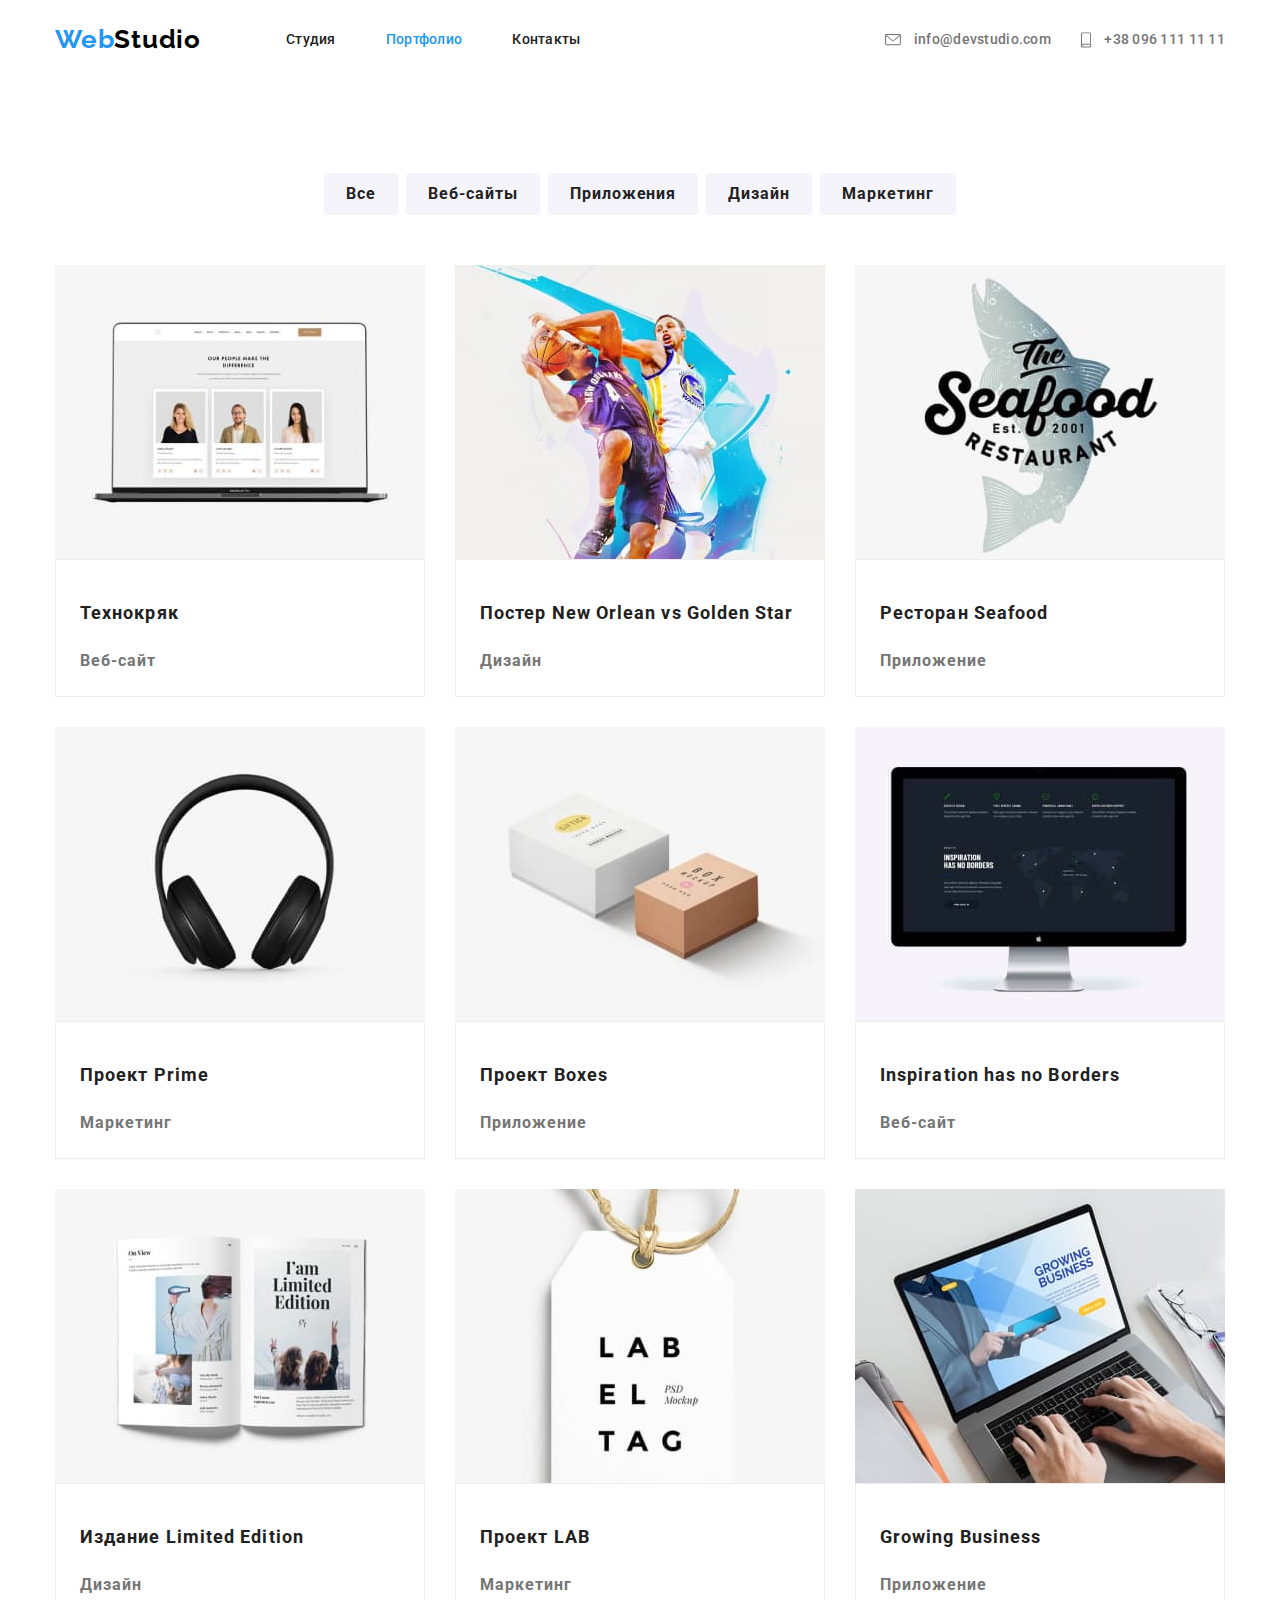
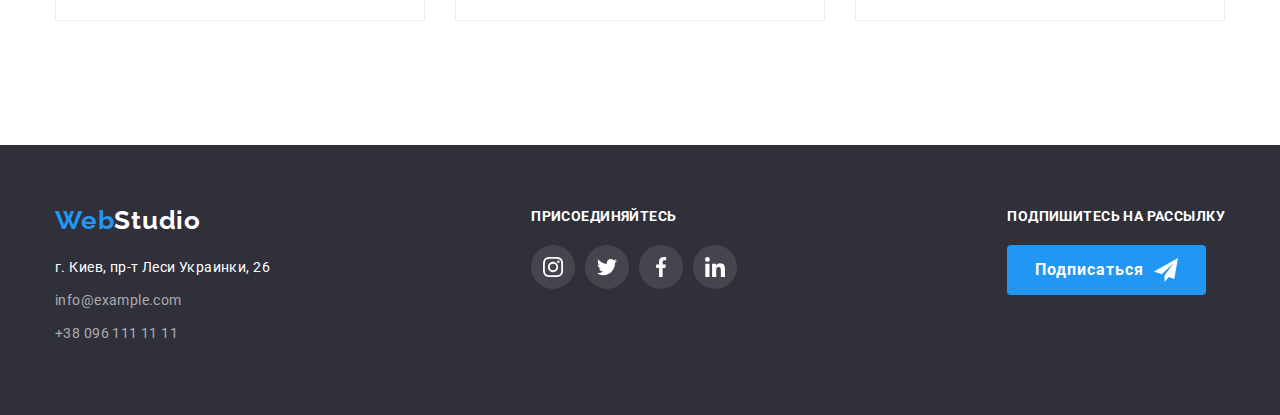
==== portfolio.html @ 5bfbb7c0 "added 4 HW" ====
<!DOCTYPE html>
<html lang="ru">
  <head>
    <meta charset="UTF-8" />
    <meta name="viewport" content="width=device-width, initial-scale=1.0" />
    <title>Web Studio</title>
    <link
      href="https://fonts.googleapis.com/css2?family=Raleway:wght@700&family=Roboto:wght@400;500;700;900&display=swap"
      rel="stylesheet"
    />
    <link
      rel="stylesheet"
      href="https://cdnjs.cloudflare.com/ajax/libs/modern-normalize/0.7.0/modern-normalize.min.css"
    />
    <link rel="stylesheet" href="./css/style.css" />
  </head>

  <body>
    <!--hat-->
    <header class="container header">
      <a href="" class="logo link"
        ><span class="accent-logo">Web</span>Studio</a
      >
      <nav>
        <ul class="site-nav list">
          <li class="item">
            <a href="./index.html" class="link">Студия</a>
          </li>
          <li class="item">
            <a href="./portfolio.html" class="link current">Портфолио</a>
          </li>
          <li class="item"><a href="" class="link">Контакты</a></li>
        </ul>
      </nav>
      <ul class="contacts list">
        <li class="item">
          <a href="mailto:info@devstudio.com" class="link contact">
            <svg width="16" height="12" class="icon-contact">
              <use href="./images/sprite.svg#icon-letter"></use>
            </svg>
            info@devstudio.com
          </a>
        </li>
        <li class="item">
          <a href="tel:+38-096-111-11-11" class="link contact">
            <svg width="10" height="16" class="icon-contact">
              <use href="./images/sprite.svg#icon-tel"></use>
            </svg>
            +38 096 111 11 11
          </a>
        </li>
      </ul>
    </header>
    <main>
      <div class="container">
        <section class="portfolio">
          <section class="filter-section">
            <h1 class="visually-hidden">Портфолио</h1>
            <!-- filter -->
            <ul class="filter list">
              <li class="item"><button class="button filter">Все</button></li>
              <li class="item">
                <button class="button filter">Веб-сайты</button>
              </li>
              <li class="item">
                <button class="button filter">Приложения</button>
              </li>
              <li class="item">
                <button class="button filter">Дизайн</button>
              </li>
              <li class="item">
                <button class="button filter">Маркетинг</button>
              </li>
            </ul>
          </section>
          <!-- projects -->
          <section class="project-section">
            <h1 class="visually-hidden">Проекты</h1>
            <ul class="card list">
              <li class="card-list">
                <a href="" class="link"
                  ><img
                    src="./images/portfolio_tehnokryak.jpg"
                    alt="Технокряк"
                  />
                  <div class="project-name">
                    <h2 class="name-title">Технокряк</h2>
                    <p class="text-title">Веб-сайт</p>
                    <p class="text-accent is-hidden">
                      Технокряк это современная площадка распространения
                      коронавируса. Компании используют эту платформу для
                      цифрового шпионажа и атак на защищённые сервера
                      конкурентов.
                    </p>
                  </div>
                </a>
              </li>
              <li class="card-list">
                <a href="" class="link"
                  ><img
                    src="./images/portfolio_poster.jpg"
                    width="370"
                    height="294"
                    alt="poster New Orlean vs Golden Star"
                  />
                  <div class="project-name">
                    <h2 class="name-title">Постер New Orlean vs Golden Star</h2>
                    <p class="text-title">Дизайн</p>
                    <p class="text-accent is-hidden">
                      Технокряк это современная площадка распространения
                      коронавируса. Компании используют эту платформу для
                      цифрового шпионажа и атак на защищённые сервера
                      конкурентов.
                    </p>
                  </div>
                </a>
              </li>
              <li class="card-list">
                <a href="" class="link"
                  ><img
                    src="./images/portfolio_restaurant.jpg"
                    width="370"
                    height="294"
                    alt="restaurant Seafood"
                  />
                  <div class="project-name">
                    <h2 class="name-title">Ресторан Seafood</h2>
                    <p class="text-title">Приложение</p>
                    <p class="text-accent is-hidden">
                      Технокряк это современная площадка распространения
                      коронавируса. Компании используют эту платформу для
                      цифрового шпионажа и атак на защищённые сервера
                      конкурентов.
                    </p>
                  </div>
                </a>
              </li>
              <li class="card-list">
                <a href="" class="link"
                  ><img
                    src="./images/portfolio_project-prime.jpg"
                    width="370"
                    height="294"
                    alt="project Prime"
                  />
                  <div class="project-name">
                    <h2 class="name-title">Проект Prime</h2>
                    <p class="text-title">Маркетинг</p>
                    <p class="text-accent is-hidden">
                      Технокряк это современная площадка распространения
                      коронавируса. Компании используют эту платформу для
                      цифрового шпионажа и атак на защищённые сервера
                      конкурентов.
                    </p>
                  </div>
                </a>
              </li>
              <li class="card-list">
                <a href="" class="link"
                  ><img
                    src="./images/portfolio_project-boxes.jpg"
                    width="370"
                    height="294"
                    alt="project Boxes"
                  />
                  <div class="project-name">
                    <h2 class="name-title">Проект Boxes</h2>
                    <p class="text-title">Приложение</p>
                    <p class="text-accent is-hidden">
                      Технокряк это современная площадка распространения
                      коронавируса. Компании используют эту платформу для
                      цифрового шпионажа и атак на защищённые сервера
                      конкурентов.
                    </p>
                  </div>
                </a>
              </li>
              <li class="card-list">
                <a href="" class="link"
                  ><img
                    src="./images/portfolio_web-site-is.jpg"
                    width="370"
                    height="294"
                    alt="Inspiration has no Borders"
                  />
                  <div class="project-name">
                    <h2 class="name-title">Inspiration has no Borders</h2>
                    <p class="text-title">Веб-сайт</p>
                    <p class="text-accent is-hidden">
                      Технокряк это современная площадка распространения
                      коронавируса. Компании используют эту платформу для
                      цифрового шпионажа и атак на защищённые сервера
                      конкурентов.
                    </p>
                  </div>
                </a>
              </li>
              <li class="card-list">
                <a href="" class="link"
                  ><img
                    src="./images/portfolio_edition.jpg"
                    width="370"
                    height="294"
                    alt="Edition Limited Edition"
                  />
                  <div class="project-name">
                    <h2 class="name-title">Издание Limited Edition</h2>
                    <p class="text-title">Дизайн</p>
                    <p class="text-accent is-hidden">
                      Технокряк это современная площадка распространения
                      коронавируса. Компании используют эту платформу для
                      цифрового шпионажа и атак на защищённые сервера
                      конкурентов.
                    </p>
                  </div>
                </a>
              </li>
              <li class="card-list">
                <a href="" class="link"
                  ><img
                    src="./images/portfolio_project-lab.jpg"
                    width="370"
                    height="294"
                    alt="project LAB"
                  />
                  <div class="project-name">
                    <h2 class="name-title">Проект LAB</h2>
                    <p class="text-title">Маркетинг</p>
                    <p class="text-accent is-hidden">
                      Технокряк это современная площадка распространения
                      коронавируса. Компании используют эту платформу для
                      цифрового шпионажа и атак на защищённые сервера
                      конкурентов.
                    </p>
                  </div>
                </a>
              </li>
              <li class="card-list">
                <a href="" class="link"
                  ><img
                    src="./images/portfolio_app-grow-b.jpg"
                    width="370"
                    height="294"
                    alt="Growing Business"
                  />
                  <div class="project-name">
                    <h2 class="name-title">Growing Business</h2>
                    <p class="text-title">Приложение</p>
                    <p class="text-accent is-hidden">
                      Технокряк это современная площадка распространения
                      коронавируса. Компании используют эту платформу для
                      цифрового шпионажа и атак на защищённые сервера
                      конкурентов.
                    </p>
                  </div>
                </a>
              </li>
            </ul>
          </section>
        </section>
      </div>
    </main>
    <!--footer-->
    <footer class="footer">
      <div class="container-fotter">
        <div class="address-container">
          <a href="" class="logo link"
            ><span class="accent-logo">Web</span>Studio</a
          >
          <address>
            г. Киев, пр-т Леси Украинки, 26 <br />
            <a href="mailto:info@example.com" class="address link"
              >info@example.com</a
            >
            <br />
            <a href="tel:+38-096-111-11-11" class="address link"
              >+38 096 111 11 11</a
            >
          </address>
        </div>
        <div class="link-container">
          <b class="title">присоединяйтесь</b>
          <ul class="link-list social-foot">
            <li class="social-item">
              <a
                href="https://www.instagram.com"
                class="social-link foot"
                target="_blank"
                aria-label="Ссылка на Instagram "
              >
                <svg class="social-icon foot" width="20" height="20">
                  <use href="./images/sprite.svg#icon-instagram"></use>
                </svg>
              </a>
            </li>
            <li class="social-item">
              <a
                href="https://twitter.com"
                class="social-link foot"
                target="_blank"
                aria-label="Ссылка на Twitter "
              >
                <svg class="social-icon foot" width="20" height="20">
                  <use href="./images/sprite.svg#icon-twitter"></use>
                </svg>
              </a>
            </li>
            <li class="social-item">
              <a
                href="https://facebook.com/"
                class="social-link foot"
                target="_blank"
                aria-label="Ссылка на Facebook "
              >
                <svg class="social-icon foot" width="20" height="20">
                  <use href="./images/sprite.svg#icon-facebook"></use>
                </svg>
              </a>
            </li>
            <li class="social-item">
              <a
                href="https://www.linkedin.com/"
                class="social-link foot"
                target="_blank"
                aria-label="Ссылка на Linkedin "
              >
                <svg class="social-icon foot" width="20" height="20">
                  <use href="./images/sprite.svg#icon-linkedin"></use>
                </svg>
              </a>
            </li>
          </ul>
        </div>
        <div class="subscription">
          <b class="title">подпишитесь на рассылку</b><br />
          <form action="">
            <button class="button">Подписаться</button>
          </form>
        </div>
      </div>
    </footer>
  </body>
</html>
---- css/style.css ----
:root {
  --primery-text-color: #757575;
  --title-text-color: #212121;
  --secondery-title-text-color: #ffffff;
  --accent-color: #2196f3;
  --link-color: #afb1b8;
}
html {
  box-sizing: border-box;
}
*,
*::befor,
*::after {
  box-sizing: inherit;
}

.container {
  margin-right: auto;
  margin-left: auto;
  width: 1200px;
  padding-right: 15px;
  padding-left: 15px;
  /* outline: 2px solid blue;
  background-color: lightgreen; */
}

.container.header {
  padding-left: 15px;
  padding-right: 15px;
  padding-top: 0px;
  padding-bottom: 0px;
}

body {
  background-color: #fff;
  color: var(--primery-text-color);
  font-family: "Roboto", sans-serif;
  letter-spacing: 0.03em;
  font-size: 14px;
  line-height: 1.71;
}

.list {
  list-style: none;
  margin: 0px;
  padding: 0px;
}

a.link {
  text-decoration: none;
}
.section {
  padding-top: 94px;
  padding-bottom: 94px;
  /* outline: 2px solid brown; */
}
.section.services {
  padding-top: 0px;
}

/* header */
.header {
  display: flex;
  align-items: center;
}

/* site-nav */
.logo {
  color: #000000;
  font-family: "Raleway", sans-serif;
  font-weight: bold;
  font-size: 26px;
  line-height: 1.19;
  display: inline-block;
  padding-top: 24px;
  padding-bottom: 25px;
  /* identical to box height соответствует высоте коробки*/
  letter-spacing: 0.03em;
}

.accent-logo {
  color: var(--accent-color);
}

.site-nav {
  display: flex;
  margin-left: 85px;
}

.site-nav .item + .item {
  margin-left: 50px;
}

.site-nav .link {
  display: block;
  padding-top: 32px;
  padding-bottom: 32px;

  color: var(--title-text-color);
  font-weight: 500;
  font-size: 14px;
  line-height: 1.14;
  letter-spacing: 0.02em;
}

.site-nav .link:hover,
.site-nav .link:focus {
  color: var(--accent-color);
}

.site-nav .link.current {
  color: var(--accent-color);
}

/* contacts */
.contacts {
  display: flex;
  margin-left: auto;
}

.contacts .item + .item {
  margin-left: 30px;
}

.contacts .link {
  color: var(--primery-text-color);
  font-weight: 500;
  font-size: 14px;
  line-height: 1.14;
  letter-spacing: 0.02em;
}

.contacts .link:hover,
.contacts .link:focus {
  color: var(--accent-color);
}
.icon-contact {
  margin-right: 10px;
  fill: var(--primery-text-color);
  vertical-align: middle;
}
.contacts .link:hover .icon-contact,
.contacts .link:focus .icon-contact {
  fill: var(--accent-color);
}

/* for h2 */
.section-title {
  color: var(--title-text-color);
  font-weight: bold;
  font-size: 36px;
  line-height: 1.17;
  text-align: center;
  margin-top: 0px;
  margin-bottom: 50px;
  /* background-color: lightpink;
  outline: 2px solid red; */
}

/* for h3 */
.title {
  color: var(--title-text-color);
  font-size: 14px;
  line-height: 1.14;
  text-transform: uppercase;
  margin-top: 30px;
  margin-bottom: 10px;
}

/* hero */
.hero {
  text-align: center;
  padding-top: 200px;
  padding-bottom: 200px;
  display: block;
  margin-left: auto;
  margin-right: auto;
  max-width: 1600px;
  height: 600px;
  background-image: linear-gradient(
      rgba(47, 48, 58, 0.4),
      rgba(47, 48, 58, 0.4)
    ),
    url(../images/header-img.jpg);
  /* background-size: contain;
  background-repeat: no-repeat;
  background-position: center; */
  background-color: rgba(47, 48, 58);
}

.hero .section-title {
  color: var(--secondery-title-text-color);
  font-weight: 900;
  font-size: 44px;
  line-height: 1.36;
  text-align: center;
  letter-spacing: 0.06em;
  text-transform: uppercase;
  margin-bottom: 30px;
}

/* button */
.button {
  color: var(--secondery-title-text-color);
  background-color: var(--accent-color);
  font-weight: bold;
  font-size: 16px;
  line-height: 1.88;
  align-items: center;
  text-align: center;
  border-radius: 4px;
  border: 0px;
  letter-spacing: 0.06em;
  padding: 10px 28px;
}

/* advantage */
.visually-hidden {
  position: absolute !important;
  clip: rect(1px 1px 1px 1px); /* IE6, IE7 */
  clip: rect(1px, 1px, 1px, 1px);
  padding: 0 !important;
  border: 0 !important;
  height: 1px !important;
  width: 1px !important;
  overflow: hidden;
}

/* advantage */
p {
  margin: 0px;
}
/* .advantage .title {
  color: var(--title-text-color);
  font-size: 14px;
  line-height: 1.14;
  text-transform: uppercase;
}
.advantage .text {
  font-size: 14px;
  line-height: 1.17;
} */
.advantage {
  display: flex;
  flex-wrap: wrap;
}

.advantage .items {
  width: calc((100% - 90px) / 4);
  margin-right: 30px;
}

.advantage .items:nth-child(4n) {
  margin-right: 0px;
}
.advantage .items::before {
  display: block;
  content: "";
  height: 120px;
  /* outline: 2px solid red; */
  border: 1px solid #ffffff;
  border-radius: 4px;
  background-color: #f5f4fa;
  background-repeat: no-repeat;
  background-position: center;
}
.advantage .icon-antenna::before {
  background-image: url(../images/antenna.svg);
}
.advantage .icon-clock::before {
  background-image: url(../images/clock.svg);
}
.advantage .icon-diagram::before {
  background-image: url(../images/diagram.svg);
}
.advantage .icon-astronaut::before {
  background-image: url(../images/astronaut.svg);
}

/* service */
.services {
  display: flex;
  flex-wrap: wrap;
}

.services .item {
  width: calc((100% - 60px) / 3);
  margin-right: 30px;
}
.item .title {
  margin-top: 0px;
}

.services .item:nth-child(3n) {
  margin-right: 0px;
}
img {
  display: block;
}

.services .title {
  color: var(--secondery-title-text-color);
  background: rgba(47, 48, 58, 0.8);
  font-weight: bold;
  font-size: 14px;
  line-height: 1.14;
  text-align: center;
  padding-top: 27px;
  padding-bottom: 27px;
}

.item.service {
  position: relative;
}

.title.service {
  position: absolute;
  margin: 0px;
  width: 100%;
  left: 0;
  bottom: 0;
}

/* seclion our team */
.section.team {
  background: #f5f4fa;
}

.personnel.list {
  display: flex;
  flex-wrap: wrap;
}
.personnel.list .item {
  width: calc((100% - 90px) / 4);
  margin-right: 30px;
  box-shadow: 0px 1px 3px rgba(0, 0, 0, 0.12), 0px 1px 1px rgba(0, 0, 0, 0.14),
    0px 2px 1px rgba(0, 0, 0, 0.2);
  border-radius: 0px 0px 4px 4px;
  background: #ffffff;
  /* background-color: steelblue; */
}

.personnel.list .item:nth-child(4n) {
  margin-right: 0px;
}

.title-lower {
  font-weight: 500;
  font-size: 16px;
  line-height: 1.19;
  text-align: center;
  color: var(--title-text-color);
  margin-top: 30px;
  margin-bottom: 10px;
}

.personnel.list .text {
  font-size: 16px;
  line-height: 1.19;
  text-align: center;
  margin-bottom: 16px;
}

.social-item:not(:last-child) {
  margin-right: 10px;
}

.social-link {
  display: inline-flex;
  align-items: center;
  justify-content: center;
  width: 44px;
  height: 44px;
  background: #ffffff;
  border-radius: 50%;
}
.social-icon {
  fill: var(--link-color);
}
.social-link:hover,
.social-link:focus {
  background-color: var(--accent-color);
}
.social-link:hover .social-icon,
.social-link:focus .social-icon {
  fill: #fff;
}

/* section customers */
.container-cust {
  display: flex;
  flex-wrap: wrap;
}
.container-cust .item {
  width: calc((100% - 150px) / 6);
  margin-right: 30px;
  height: 90px;
}
.item-cust {
  display: flex;
  height: 90px;
  background-color: #fff;
  border: 1px solid var(--link-color);
  border-radius: 4px;
  fill: var(--link-color);
}

.item-cust:hover,
.item-cust:focus,
.icon-item:hover .icon-item-cust,
.icon-item:focus .icon-item-cust {
  fill: var(--accent-color);
  border-color: var(--accent-color);
}
.icon-item-cust {
  margin: auto;
}
.container-cust .item:nth-child(6n) {
  margin-right: 0px;
}

/* footer */
footer {
  color: var(--secondery-title-text-color);
  background: #2f303a;
}
.container-fotter {
  display: flex;
  justify-content: space-between;
  margin-right: auto;
  margin-left: auto;
  width: 1200px;
  padding: 60px 15px;
}
.address-container {
  width: 270px;
  margin-right: 30px;
  display: inline-block;
  margin-bottom: 9px;
  /* background-color: silver; */
}

address {
  font-style: normal;
}
address .link {
  display: inline-block;
  margin-top: 9px;
}

.link-container {
  width: 270px;
  margin-right: 30px;
  /* background-color: silver; */
}
.link-container .title {
  margin-top: 0px;
}
.link-list {
  margin: 0px;
  display: flex;
  padding-left: 0px;
  justify-content: center;
  padding-bottom: 24px;
  list-style: none;
}

footer .link {
  color: var(--secondery-title-text-color);
}
footer .title {
  color: var(--secondery-title-text-color);
  display: inline-block;
  margin-bottom: 20px;
}
.address.link {
  color: rgba(255, 255, 255, 0.6);
}

.container-fotter .logo {
  padding: 0px;
  margin-bottom: 20px;
}
/* .subscription {
  background-color: silver;
  width: 540px;
} */
.subscription .title {
  margin-top: 0px;
}

.subscription .button {
  display: inline-flex;
  cursor: pointer;
  align-items: center;
}
.subscription .button::after {
  margin-left: 10px;
  width: 24px;
  height: 24px;
  content: "";
  background-image: url(../images/icon-send.svg);
}
.link-list.social-foot {
  justify-content: start;
}

.social-link.foot {
  background: rgba(255, 255, 255, 0.1);
}
.social-icon.foot {
  fill: #fff;
}

.social-link.foot:hover,
.social-link.foot:focus {
  background-color: var(--accent-color);
}

/* portfolio */

.portfolio {
  padding-top: 93px;
  padding-bottom: 94px;
}
.filter-section {
  padding-bottom: 50px;
}
.project-section {
  padding-top: 0px;
}
.button.filter {
  color: var(--title-text-color);
  background-color: #f5f4fa;
  padding: 6px 22px;
}
.button.filter:hover,
.button.filter:focus {
  background-color: var(--accent-color);
  color: #eeeeee;
}
.filter {
  display: flex;
  /* padding-top: 0px; */
  justify-content: center;
}

.filter .item + .item {
  margin-left: 8px;
}

.card .link {
  color: var(--title-text-color);
  font-weight: bold;
  font-size: 18px;
  line-height: 2;
  letter-spacing: 0.06em;
}
.text-title {
  color: var(--primery-text-color);
  font-size: 16px;
  line-height: 1.88;
  letter-spacing: 0.06em;
}
.text-accent {
  background: rgba(33, 150, 243, 0.9);
  color: var(--secondery-title-text-color);
  font-size: 18px;
  line-height: 1.56;
  letter-spacing: 0.03em;
}
.is-hidden {
  display: none;
}
.name-title {
  font-size: 18px;
  line-height: 2;
  letter-spacing: 0.06em;
  color: var(--title-text-color);
}
.card {
  display: flex;
  flex-wrap: wrap;
}
.card-list {
  width: calc((100% - 60px) / 3);
  margin-right: 30px;
  margin-bottom: 30px;
  /* outline: 2px solid green; */
}
.card .card-list:nth-child(3n) {
  margin-right: 0px;
}

.card-list:hover,
.card-list:focus {
  box-shadow: 0px 1px 1px rgba(0, 0, 0, 0.12), 0px 4px 4px rgba(0, 0, 0, 0.06),
    1px 4px 6px rgba(0, 0, 0, 0.16);
}
.project-name {
  padding: 20px 24px;
  border: 1px solid #eeeeee;
}
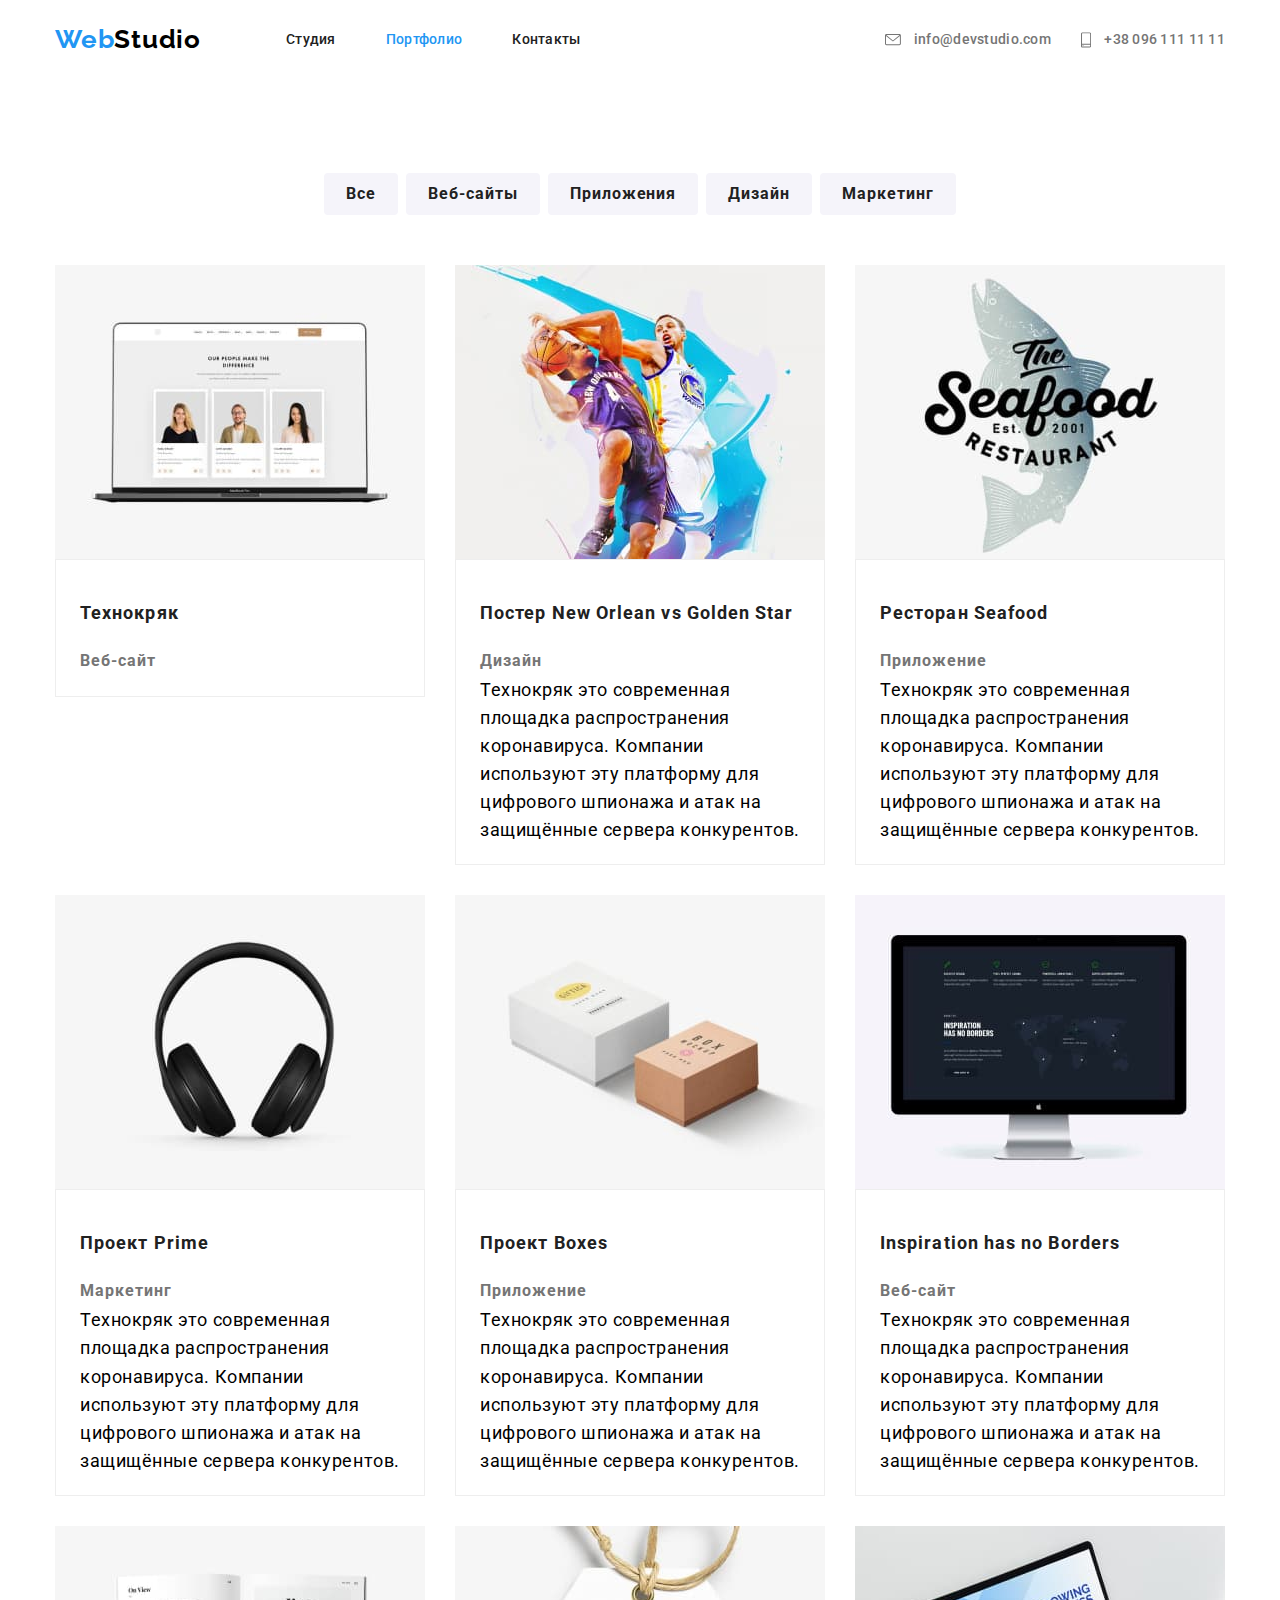
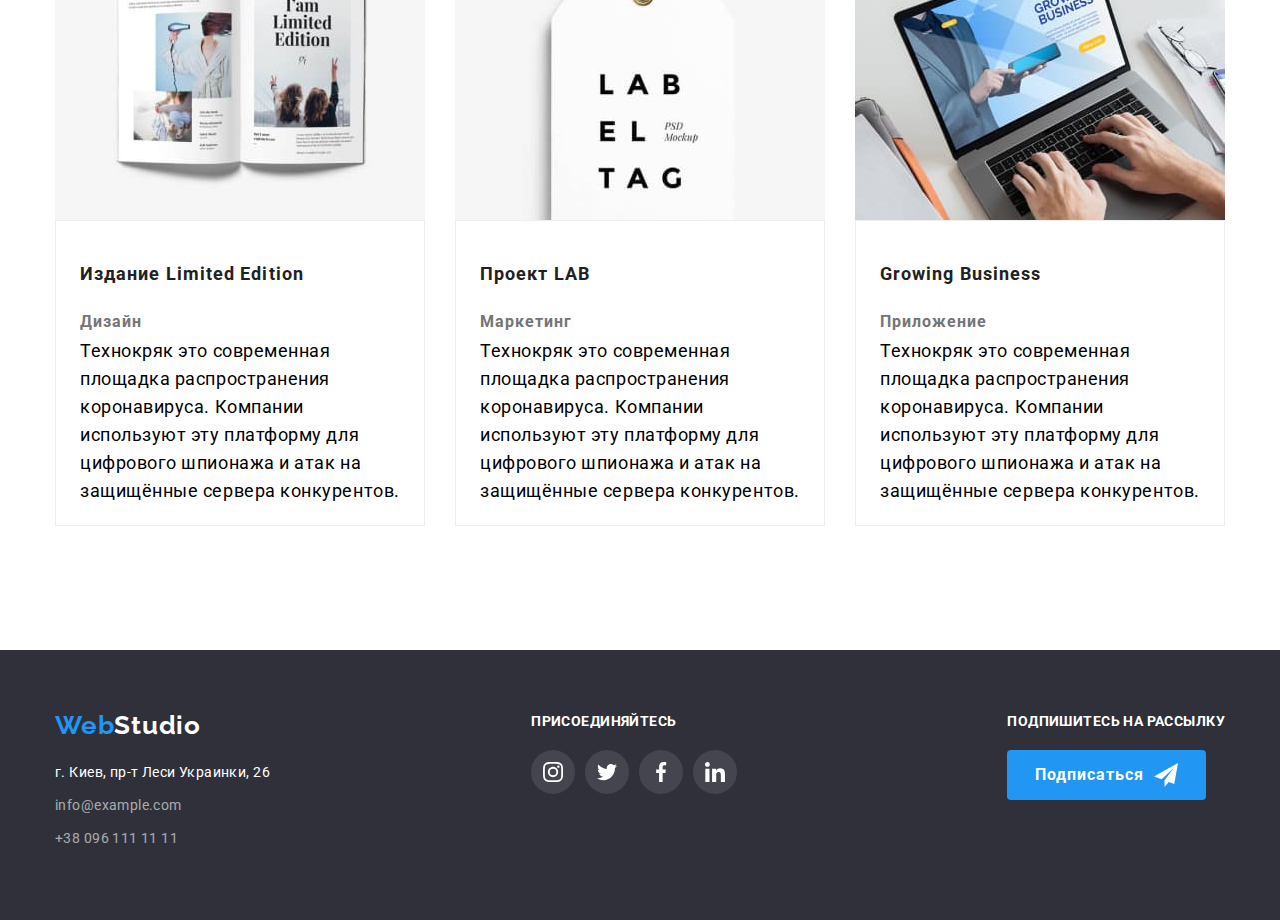
==== commit d0b6731e: "added modal window, text on icon portfolio" ====
--- a/portfolio.html
+++ b/portfolio.html
@@ -78,20 +78,24 @@
             <h1 class="visually-hidden">Проекты</h1>
             <ul class="card list">
               <li class="card-list">
-                <a href="" class="link"
-                  ><img
-                    src="./images/portfolio_tehnokryak.jpg"
-                    alt="Технокряк"
-                  />
+                <a href="" class="link">
+                  <div class="card-hov">
+                    <img
+                      src="./images/portfolio_tehnokryak.jpg"
+                      alt="Технокряк"
+                    />
+                    <div class="text-accent-hov">
+                      <p class="text-accent">
+                        Технокряк это современная площадка распространения
+                        коронавируса. Компании используют эту платформу для
+                        цифрового шпионажа и атак на защищённые сервера
+                        конкурентов.
+                      </p>
+                    </div>
+                  </div>
                   <div class="project-name">
                     <h2 class="name-title">Технокряк</h2>
                     <p class="text-title">Веб-сайт</p>
-                    <p class="text-accent is-hidden">
-                      Технокряк это современная площадка распространения
-                      коронавируса. Компании используют эту платформу для
-                      цифрового шпионажа и атак на защищённые сервера
-                      конкурентов.
-                    </p>
                   </div>
                 </a>
               </li>
--- a/css/style.css
+++ b/css/style.css
@@ -101,6 +101,8 @@
   font-size: 14px;
   line-height: 1.14;
   letter-spacing: 0.02em;
+
+  transition: color 250ms cubic-bezier(0.4, 0, 0.2, 1);
 }
 
 .site-nav .link:hover,
@@ -128,6 +130,8 @@
   font-size: 14px;
   line-height: 1.14;
   letter-spacing: 0.02em;
+
+  transition: color 250ms cubic-bezier(0.4, 0, 0.2, 1);
 }
 
 .contacts .link:hover,
@@ -212,6 +216,7 @@
   border: 0px;
   letter-spacing: 0.06em;
   padding: 10px 28px;
+  cursor: pointer;
 }
 
 /* advantage */
@@ -371,11 +376,15 @@
   justify-content: center;
   width: 44px;
   height: 44px;
-  background: #ffffff;
+  background-color: #ffffff;
   border-radius: 50%;
+
+  transition: background-color 250ms cubic-bezier(0.4, 0, 0.2, 1);
 }
 .social-icon {
   fill: var(--link-color);
+
+  transition: fill 250ms cubic-bezier(0.4, 0, 0.2, 1);
 }
 .social-link:hover,
 .social-link:focus {
@@ -403,6 +412,9 @@
   border: 1px solid var(--link-color);
   border-radius: 4px;
   fill: var(--link-color);
+
+  transition: fill 250ms cubic-bezier(0.4, 0, 0.2, 1),
+    border-color 250ms cubic-bezier(0.4, 0, 0.2, 1);
 }
 
 .item-cust:hover,
@@ -506,7 +518,9 @@
 }
 
 .social-link.foot {
-  background: rgba(255, 255, 255, 0.1);
+  background-color: rgba(255, 255, 255, 0.1);
+
+  transition: background-color 250ms cubic-bezier(0.4, 0, 0.2, 1);
 }
 .social-icon.foot {
   fill: #fff;
@@ -515,6 +529,48 @@
 .social-link.foot:hover,
 .social-link.foot:focus {
   background-color: var(--accent-color);
+}
+
+/* modal window */
+
+.backdrop {
+  position: fixed;
+  width: 100%;
+  height: 100%;
+
+  top: 0px;
+  left: 0px;
+
+  background-color: rgba(0, 0, 0, 0.2);
+  z-index: 1;
+}
+
+.backdrop.is-hidden {
+  opacity: 0;
+  pointer-events: none;
+}
+.modal {
+  position: absolute;
+  top: 50%;
+  left: 50%;
+  transform: translate(-50%, -50%);
+
+  min-width: 528px;
+  min-height: 581px;
+
+  background-color: #fff;
+}
+
+.modal-close {
+  position: absolute;
+  right: 8px;
+  top: 8px;
+  width: 30px;
+  height: 30px;
+  background-color: #fff;
+  border-radius: 50%;
+  border: 1px solid rgba(0, 0, 0, 0.1);
+  padding: 0px;
 }
 
 /* portfolio */
@@ -533,6 +589,9 @@
   color: var(--title-text-color);
   background-color: #f5f4fa;
   padding: 6px 22px;
+
+  transition: background-color 250ms cubic-bezier(0.4, 0, 0.2, 1),
+    color 250ms cubic-bezier(0.4, 0, 0.2, 1);
 }
 .button.filter:hover,
 .button.filter:focus {
@@ -563,15 +622,18 @@
   letter-spacing: 0.06em;
 }
 .text-accent {
-  background: rgba(33, 150, 243, 0.9);
-  color: var(--secondery-title-text-color);
+  /* color: var(--secondery-title-text-color); */
+  color: #000000;
   font-size: 18px;
   line-height: 1.56;
   letter-spacing: 0.03em;
-}
-.is-hidden {
+  font-family: Roboto;
+  font-style: normal;
+  font-weight: normal;
+}
+/* .is-hidden {
   display: none;
-}
+} */
 .name-title {
   font-size: 18px;
   line-height: 2;
@@ -587,6 +649,8 @@
   margin-right: 30px;
   margin-bottom: 30px;
   /* outline: 2px solid green; */
+
+  transition: box-shadow 250ms cubic-bezier(0.4, 0, 0.2, 1);
 }
 .card .card-list:nth-child(3n) {
   margin-right: 0px;
@@ -601,3 +665,36 @@
   padding: 20px 24px;
   border: 1px solid #eeeeee;
 }
+
+/* text appears over the image */
+.card-hov {
+  position: relative;
+}
+
+.card-hov::before {
+  content: "";
+  position: absolute;
+  width: 100%;
+  height: 100%;
+  background-color: rgba(33, 150, 243, 0.9);
+  opacity: 0;
+  transition: opacity 250ms cubic-bezier(0.4, 0, 0.2, 1);
+}
+
+.text-accent-hov {
+  position: absolute;
+  display: block;
+  width: 100%;
+  top: 0px;
+  left: 0px;
+  padding: 63px 24px;
+  opacity: 0;
+  transition: opacity 250ms cubic-bezier(0.4, 0, 0.2, 1);
+}
+
+.card-list:hover .text-accent-hov {
+  opacity: 1;
+}
+.card-list:hover .card-hov::before {
+  opacity: 1;
+}
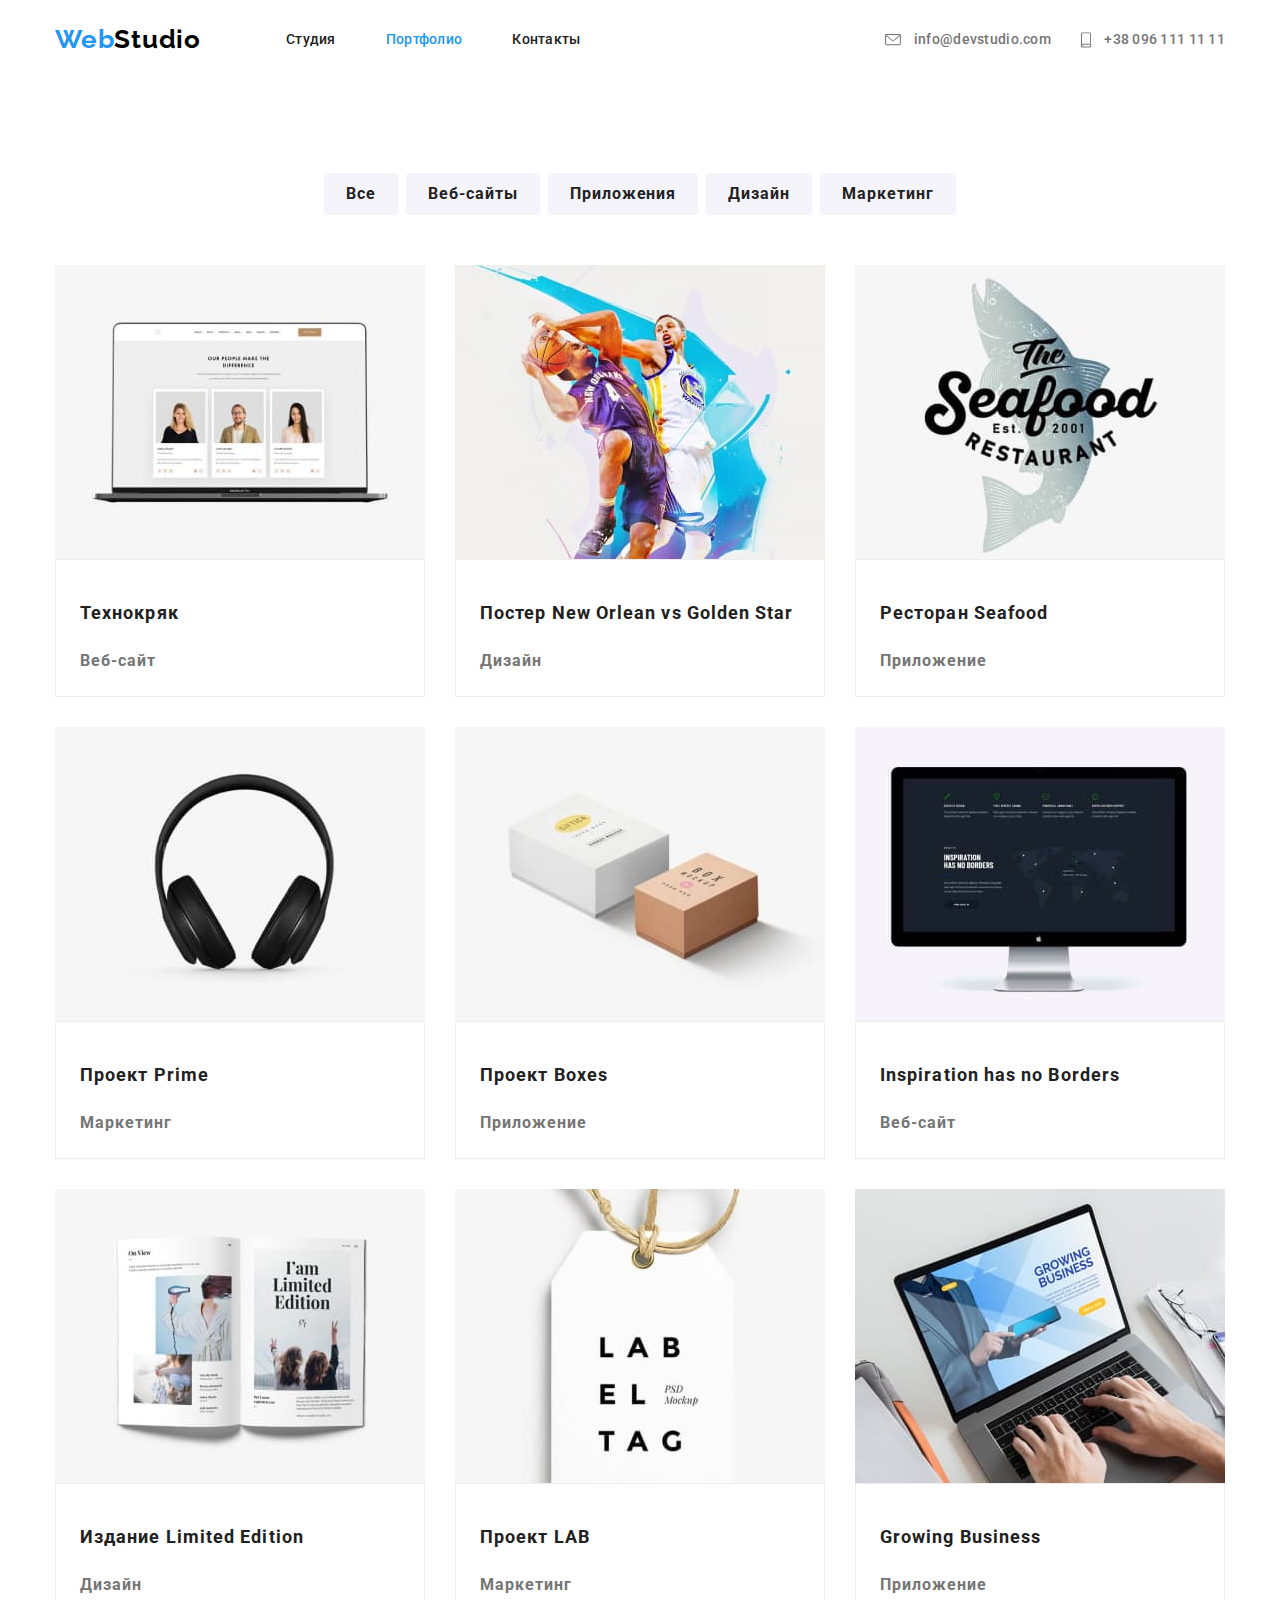
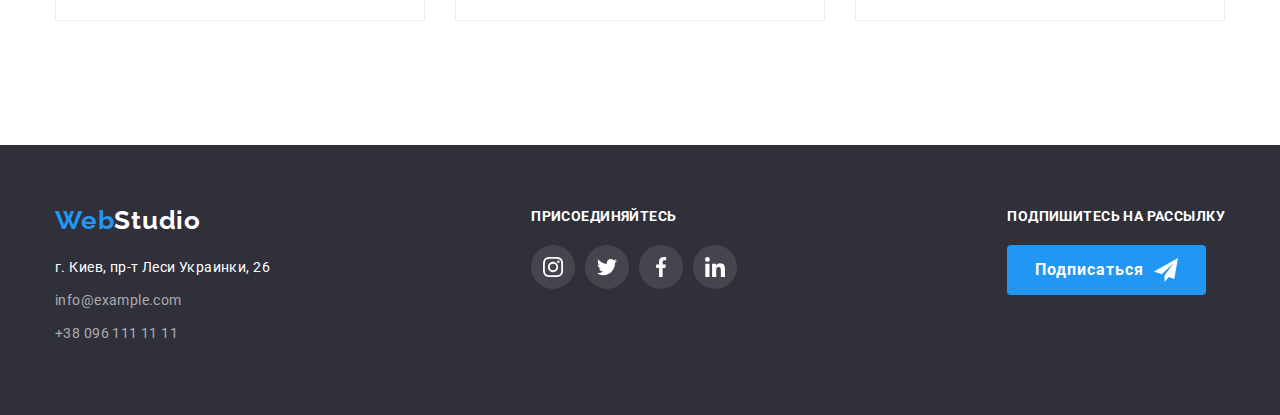
==== commit bcc40d59: "added  animation - an overlay with text over the image slides out from the bottom of the image" ====
--- a/portfolio.html
+++ b/portfolio.html
@@ -101,161 +101,193 @@
               </li>
               <li class="card-list">
                 <a href="" class="link"
-                  ><img
-                    src="./images/portfolio_poster.jpg"
-                    width="370"
-                    height="294"
-                    alt="poster New Orlean vs Golden Star"
-                  />
+                  ><div class="card-hov">
+                    <img
+                      src="./images/portfolio_poster.jpg"
+                      width="370"
+                      height="294"
+                      alt="poster New Orlean vs Golden Star"
+                    />
+                    <div class="text-accent-hov">
+                      <p class="text-accent">
+                        Технокряк это современная площадка распространения
+                        коронавируса. Компании используют эту платформу для
+                        цифрового шпионажа и атак на защищённые сервера
+                        конкурентов.
+                      </p>
+                    </div>
+                  </div>
                   <div class="project-name">
                     <h2 class="name-title">Постер New Orlean vs Golden Star</h2>
                     <p class="text-title">Дизайн</p>
-                    <p class="text-accent is-hidden">
-                      Технокряк это современная площадка распространения
-                      коронавируса. Компании используют эту платформу для
-                      цифрового шпионажа и атак на защищённые сервера
-                      конкурентов.
-                    </p>
-                  </div>
-                </a>
-              </li>
-              <li class="card-list">
-                <a href="" class="link"
-                  ><img
-                    src="./images/portfolio_restaurant.jpg"
-                    width="370"
-                    height="294"
-                    alt="restaurant Seafood"
-                  />
+                  </div>
+                </a>
+              </li>
+              <li class="card-list">
+                <a href="" class="link"
+                  ><div class="card-hov">
+                    <img
+                      src="./images/portfolio_restaurant.jpg"
+                      width="370"
+                      height="294"
+                      alt="restaurant Seafood"
+                    />
+                    <div class="text-accent-hov">
+                      <p class="text-accent">
+                        Технокряк это современная площадка распространения
+                        коронавируса. Компании используют эту платформу для
+                        цифрового шпионажа и атак на защищённые сервера
+                        конкурентов.
+                      </p>
+                    </div>
+                  </div>
                   <div class="project-name">
                     <h2 class="name-title">Ресторан Seafood</h2>
                     <p class="text-title">Приложение</p>
-                    <p class="text-accent is-hidden">
-                      Технокряк это современная площадка распространения
-                      коронавируса. Компании используют эту платформу для
-                      цифрового шпионажа и атак на защищённые сервера
-                      конкурентов.
-                    </p>
-                  </div>
-                </a>
-              </li>
-              <li class="card-list">
-                <a href="" class="link"
-                  ><img
-                    src="./images/portfolio_project-prime.jpg"
-                    width="370"
-                    height="294"
-                    alt="project Prime"
-                  />
+                  </div>
+                </a>
+              </li>
+              <li class="card-list">
+                <a href="" class="link"
+                  ><div class="card-hov">
+                    <img
+                      src="./images/portfolio_project-prime.jpg"
+                      width="370"
+                      height="294"
+                      alt="project Prime"
+                    />
+                    <div class="text-accent-hov">
+                      <p class="text-accent">
+                        Технокряк это современная площадка распространения
+                        коронавируса. Компании используют эту платформу для
+                        цифрового шпионажа и атак на защищённые сервера
+                        конкурентов.
+                      </p>
+                    </div>
+                  </div>
                   <div class="project-name">
                     <h2 class="name-title">Проект Prime</h2>
                     <p class="text-title">Маркетинг</p>
-                    <p class="text-accent is-hidden">
-                      Технокряк это современная площадка распространения
-                      коронавируса. Компании используют эту платформу для
-                      цифрового шпионажа и атак на защищённые сервера
-                      конкурентов.
-                    </p>
-                  </div>
-                </a>
-              </li>
-              <li class="card-list">
-                <a href="" class="link"
-                  ><img
-                    src="./images/portfolio_project-boxes.jpg"
-                    width="370"
-                    height="294"
-                    alt="project Boxes"
-                  />
+                  </div>
+                </a>
+              </li>
+              <li class="card-list">
+                <a href="" class="link"
+                  ><div class="card-hov">
+                    <img
+                      src="./images/portfolio_project-boxes.jpg"
+                      width="370"
+                      height="294"
+                      alt="project Boxes"
+                    />
+                    <div class="text-accent-hov">
+                      <p class="text-accent">
+                        Технокряк это современная площадка распространения
+                        коронавируса. Компании используют эту платформу для
+                        цифрового шпионажа и атак на защищённые сервера
+                        конкурентов.
+                      </p>
+                    </div>
+                  </div>
                   <div class="project-name">
                     <h2 class="name-title">Проект Boxes</h2>
                     <p class="text-title">Приложение</p>
-                    <p class="text-accent is-hidden">
-                      Технокряк это современная площадка распространения
-                      коронавируса. Компании используют эту платформу для
-                      цифрового шпионажа и атак на защищённые сервера
-                      конкурентов.
-                    </p>
-                  </div>
-                </a>
-              </li>
-              <li class="card-list">
-                <a href="" class="link"
-                  ><img
-                    src="./images/portfolio_web-site-is.jpg"
-                    width="370"
-                    height="294"
-                    alt="Inspiration has no Borders"
-                  />
+                  </div>
+                </a>
+              </li>
+              <li class="card-list">
+                <a href="" class="link"
+                  ><div class="card-hov">
+                    <img
+                      src="./images/portfolio_web-site-is.jpg"
+                      width="370"
+                      height="294"
+                      alt="Inspiration has no Borders"
+                    />
+                    <div class="text-accent-hov">
+                      <p class="text-accent">
+                        Технокряк это современная площадка распространения
+                        коронавируса. Компании используют эту платформу для
+                        цифрового шпионажа и атак на защищённые сервера
+                        конкурентов.
+                      </p>
+                    </div>
+                  </div>
                   <div class="project-name">
                     <h2 class="name-title">Inspiration has no Borders</h2>
                     <p class="text-title">Веб-сайт</p>
-                    <p class="text-accent is-hidden">
-                      Технокряк это современная площадка распространения
-                      коронавируса. Компании используют эту платформу для
-                      цифрового шпионажа и атак на защищённые сервера
-                      конкурентов.
-                    </p>
-                  </div>
-                </a>
-              </li>
-              <li class="card-list">
-                <a href="" class="link"
-                  ><img
-                    src="./images/portfolio_edition.jpg"
-                    width="370"
-                    height="294"
-                    alt="Edition Limited Edition"
-                  />
+                  </div>
+                </a>
+              </li>
+              <li class="card-list">
+                <a href="" class="link"
+                  ><div class="card-hov">
+                    <img
+                      src="./images/portfolio_edition.jpg"
+                      width="370"
+                      height="294"
+                      alt="Edition Limited Edition"
+                    />
+                    <div class="text-accent-hov">
+                      <p class="text-accent">
+                        Технокряк это современная площадка распространения
+                        коронавируса. Компании используют эту платформу для
+                        цифрового шпионажа и атак на защищённые сервера
+                        конкурентов.
+                      </p>
+                    </div>
+                  </div>
                   <div class="project-name">
                     <h2 class="name-title">Издание Limited Edition</h2>
                     <p class="text-title">Дизайн</p>
-                    <p class="text-accent is-hidden">
-                      Технокряк это современная площадка распространения
-                      коронавируса. Компании используют эту платформу для
-                      цифрового шпионажа и атак на защищённые сервера
-                      конкурентов.
-                    </p>
-                  </div>
-                </a>
-              </li>
-              <li class="card-list">
-                <a href="" class="link"
-                  ><img
-                    src="./images/portfolio_project-lab.jpg"
-                    width="370"
-                    height="294"
-                    alt="project LAB"
-                  />
+                  </div>
+                </a>
+              </li>
+              <li class="card-list">
+                <a href="" class="link"
+                  ><div class="card-hov">
+                    <img
+                      src="./images/portfolio_project-lab.jpg"
+                      width="370"
+                      height="294"
+                      alt="project LAB"
+                    />
+                    <div class="text-accent-hov">
+                      <p class="text-accent">
+                        Технокряк это современная площадка распространения
+                        коронавируса. Компании используют эту платформу для
+                        цифрового шпионажа и атак на защищённые сервера
+                        конкурентов.
+                      </p>
+                    </div>
+                  </div>
                   <div class="project-name">
                     <h2 class="name-title">Проект LAB</h2>
                     <p class="text-title">Маркетинг</p>
-                    <p class="text-accent is-hidden">
-                      Технокряк это современная площадка распространения
-                      коронавируса. Компании используют эту платформу для
-                      цифрового шпионажа и атак на защищённые сервера
-                      конкурентов.
-                    </p>
-                  </div>
-                </a>
-              </li>
-              <li class="card-list">
-                <a href="" class="link"
-                  ><img
-                    src="./images/portfolio_app-grow-b.jpg"
-                    width="370"
-                    height="294"
-                    alt="Growing Business"
-                  />
+                  </div>
+                </a>
+              </li>
+              <li class="card-list">
+                <a href="" class="link"
+                  ><div class="card-hov">
+                    <img
+                      src="./images/portfolio_app-grow-b.jpg"
+                      width="370"
+                      height="294"
+                      alt="Growing Business"
+                    />
+                    <div class="text-accent-hov">
+                      <p class="text-accent">
+                        Технокряк это современная площадка распространения
+                        коронавируса. Компании используют эту платформу для
+                        цифрового шпионажа и атак на защищённые сервера
+                        конкурентов.
+                      </p>
+                    </div>
+                  </div>
                   <div class="project-name">
                     <h2 class="name-title">Growing Business</h2>
                     <p class="text-title">Приложение</p>
-                    <p class="text-accent is-hidden">
-                      Технокряк это современная площадка распространения
-                      коронавируса. Компании используют эту платформу для
-                      цифрового шпионажа и атак на защищённые сервера
-                      конкурентов.
-                    </p>
                   </div>
                 </a>
               </li>
--- a/css/style.css
+++ b/css/style.css
@@ -622,8 +622,7 @@
   letter-spacing: 0.06em;
 }
 .text-accent {
-  /* color: var(--secondery-title-text-color); */
-  color: #000000;
+  color: var(--secondery-title-text-color);
   font-size: 18px;
   line-height: 1.56;
   letter-spacing: 0.03em;
@@ -631,9 +630,7 @@
   font-style: normal;
   font-weight: normal;
 }
-/* .is-hidden {
-  display: none;
-} */
+
 .name-title {
   font-size: 18px;
   line-height: 2;
@@ -669,6 +666,7 @@
 /* text appears over the image */
 .card-hov {
   position: relative;
+  overflow: hidden;
 }
 
 .card-hov::before {
@@ -677,8 +675,10 @@
   width: 100%;
   height: 100%;
   background-color: rgba(33, 150, 243, 0.9);
-  opacity: 0;
+  /* opacity: 0; */
   transition: opacity 250ms cubic-bezier(0.4, 0, 0.2, 1);
+  transform: translateY(100%);
+  transition: transform 250ms cubic-bezier(0.4, 0, 0.2, 1);
 }
 
 .text-accent-hov {
@@ -688,13 +688,17 @@
   top: 0px;
   left: 0px;
   padding: 63px 24px;
-  opacity: 0;
+  /* opacity: 0; */
   transition: opacity 250ms cubic-bezier(0.4, 0, 0.2, 1);
+  transform: translateY(100%);
+  transition: transform 250ms cubic-bezier(0.4, 0, 0.2, 1);
 }
 
 .card-list:hover .text-accent-hov {
-  opacity: 1;
+  /* opacity: 1; */
+  transform: translateY(0);
 }
 .card-list:hover .card-hov::before {
-  opacity: 1;
-}
+  /* opacity: 1; */
+  transform: translateY(0);
+}
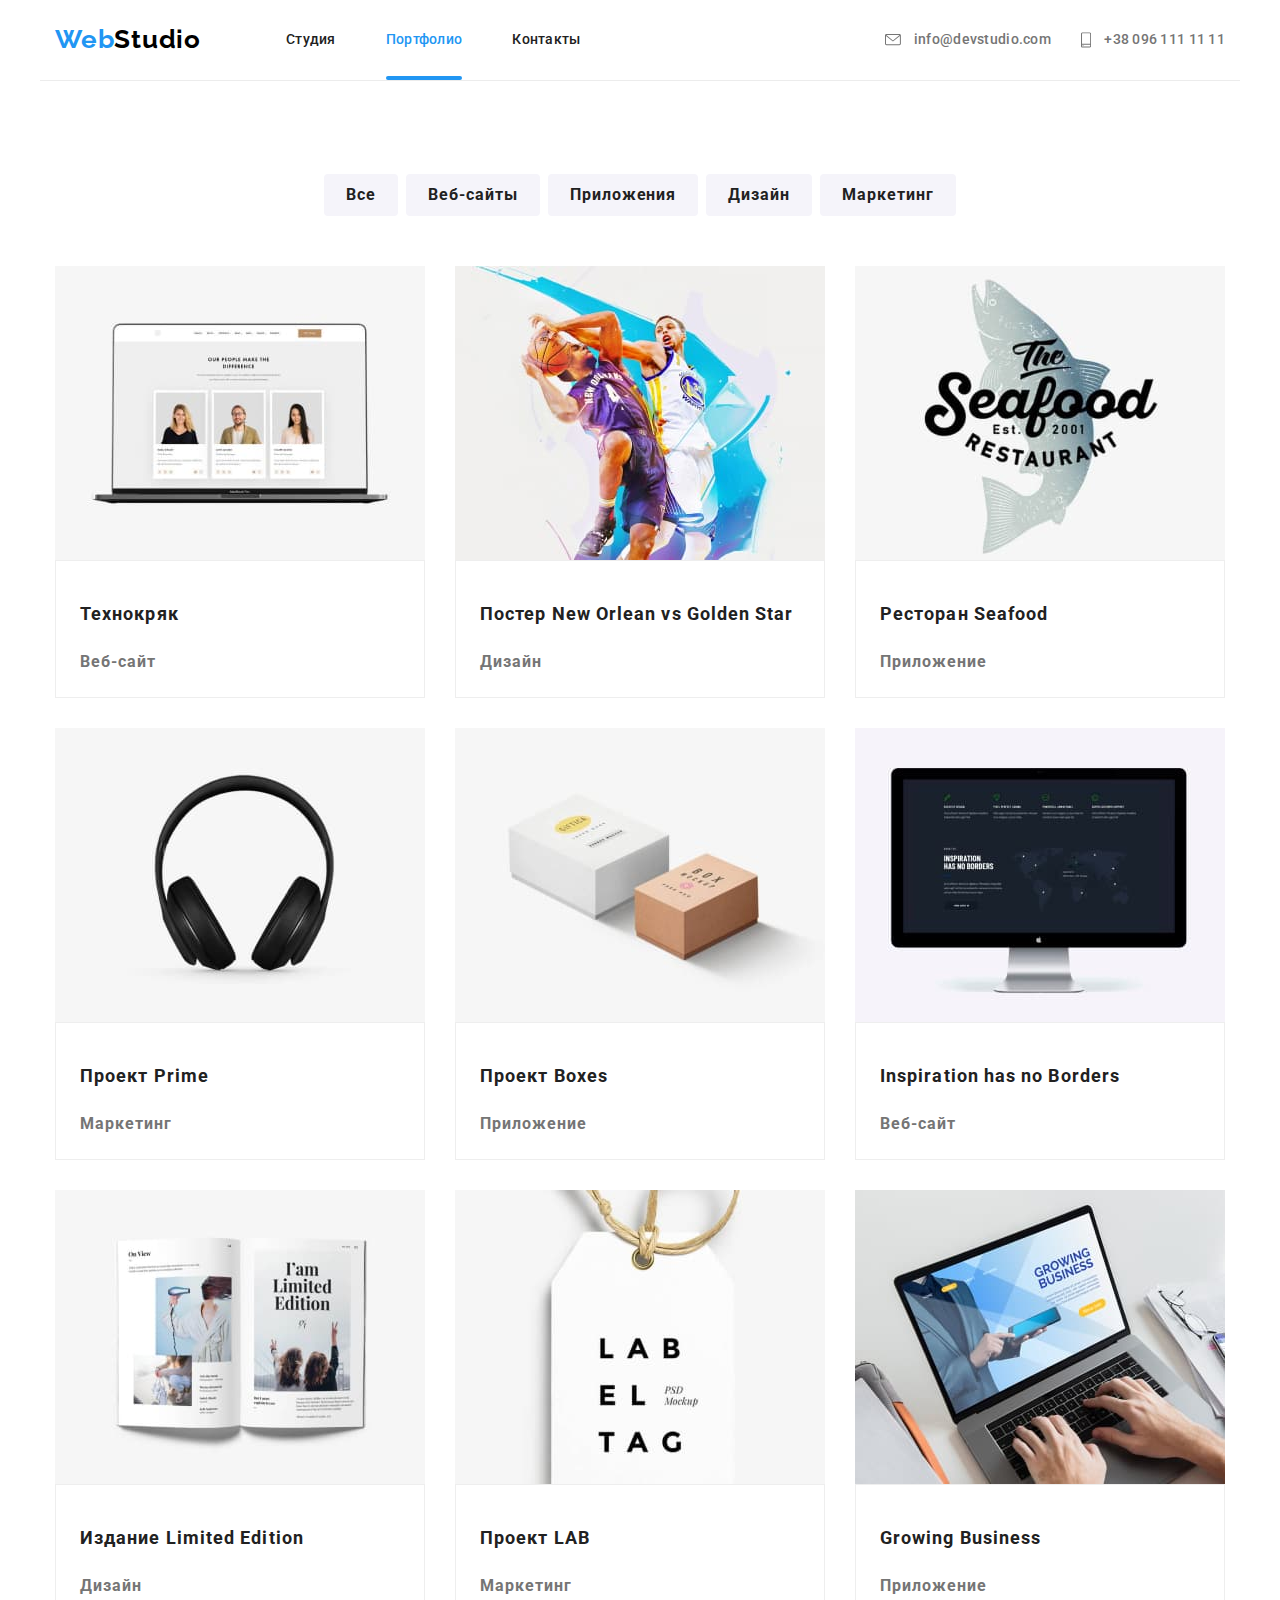
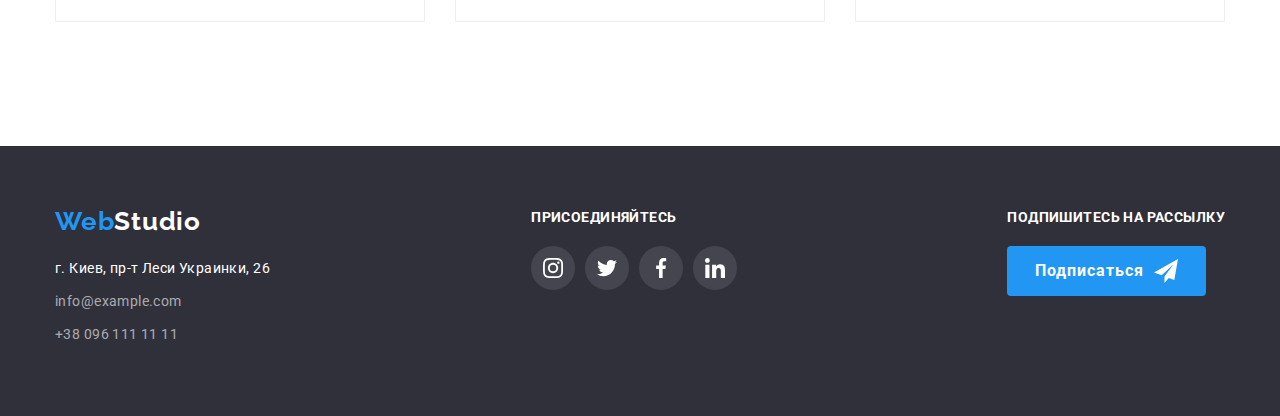
==== commit 5ed0b068: "fixed bugs, added line in portfolio header" ====
--- a/portfolio.html
+++ b/portfolio.html
@@ -17,7 +17,7 @@
 
   <body>
     <!--hat-->
-    <header class="container header">
+    <header class="container header portfolio">
       <a href="" class="logo link"
         ><span class="accent-logo">Web</span>Studio</a
       >
--- a/css/style.css
+++ b/css/style.css
@@ -29,6 +29,13 @@
   padding-right: 15px;
   padding-top: 0px;
   padding-bottom: 0px;
+}
+.container.header.portfolio {
+  padding-left: 15px;
+  padding-right: 15px;
+  padding-top: 0px;
+  padding-bottom: 0px;
+  border-bottom: 1px solid #ececec;
 }
 
 body {
@@ -112,6 +119,21 @@
 
 .site-nav .link.current {
   color: var(--accent-color);
+}
+.link.current {
+  position: relative;
+}
+.site-nav .link.current::after {
+  content: "";
+  position: absolute;
+  display: block;
+  width: 100%;
+  height: 4px;
+  background: #2196f3;
+  border-radius: 2px;
+
+  bottom: 0px;
+  left: 0px;
 }
 
 /* contacts */
@@ -543,6 +565,9 @@
 
   background-color: rgba(0, 0, 0, 0.2);
   z-index: 1;
+
+  opacity: 1;
+  transition: opacity 250ms cubic-bezier(0.4, 0, 0.2, 1);
 }
 
 .backdrop.is-hidden {
@@ -553,12 +578,17 @@
   position: absolute;
   top: 50%;
   left: 50%;
-  transform: translate(-50%, -50%);
+  background-color: #fff;
 
   min-width: 528px;
   min-height: 581px;
 
-  background-color: #fff;
+  transform: translate(-50%, -50%) scale(1) rotate(360deg);
+  transition: transform 250ms cubic-bezier(0.4, 0, 0.2, 1);
+}
+.backdrop.is-hidden .modal {
+  transform: translate(-50%, -50%) scale(0.7) rotate(0deg);
+  transition: transform 250ms cubic-bezier(0.4, 0, 0.2, 1);
 }
 
 .modal-close {
@@ -573,6 +603,10 @@
   padding: 0px;
 }
 
+.icon-close {
+  display: block;
+  margin: auto;
+}
 /* portfolio */
 
 .portfolio {
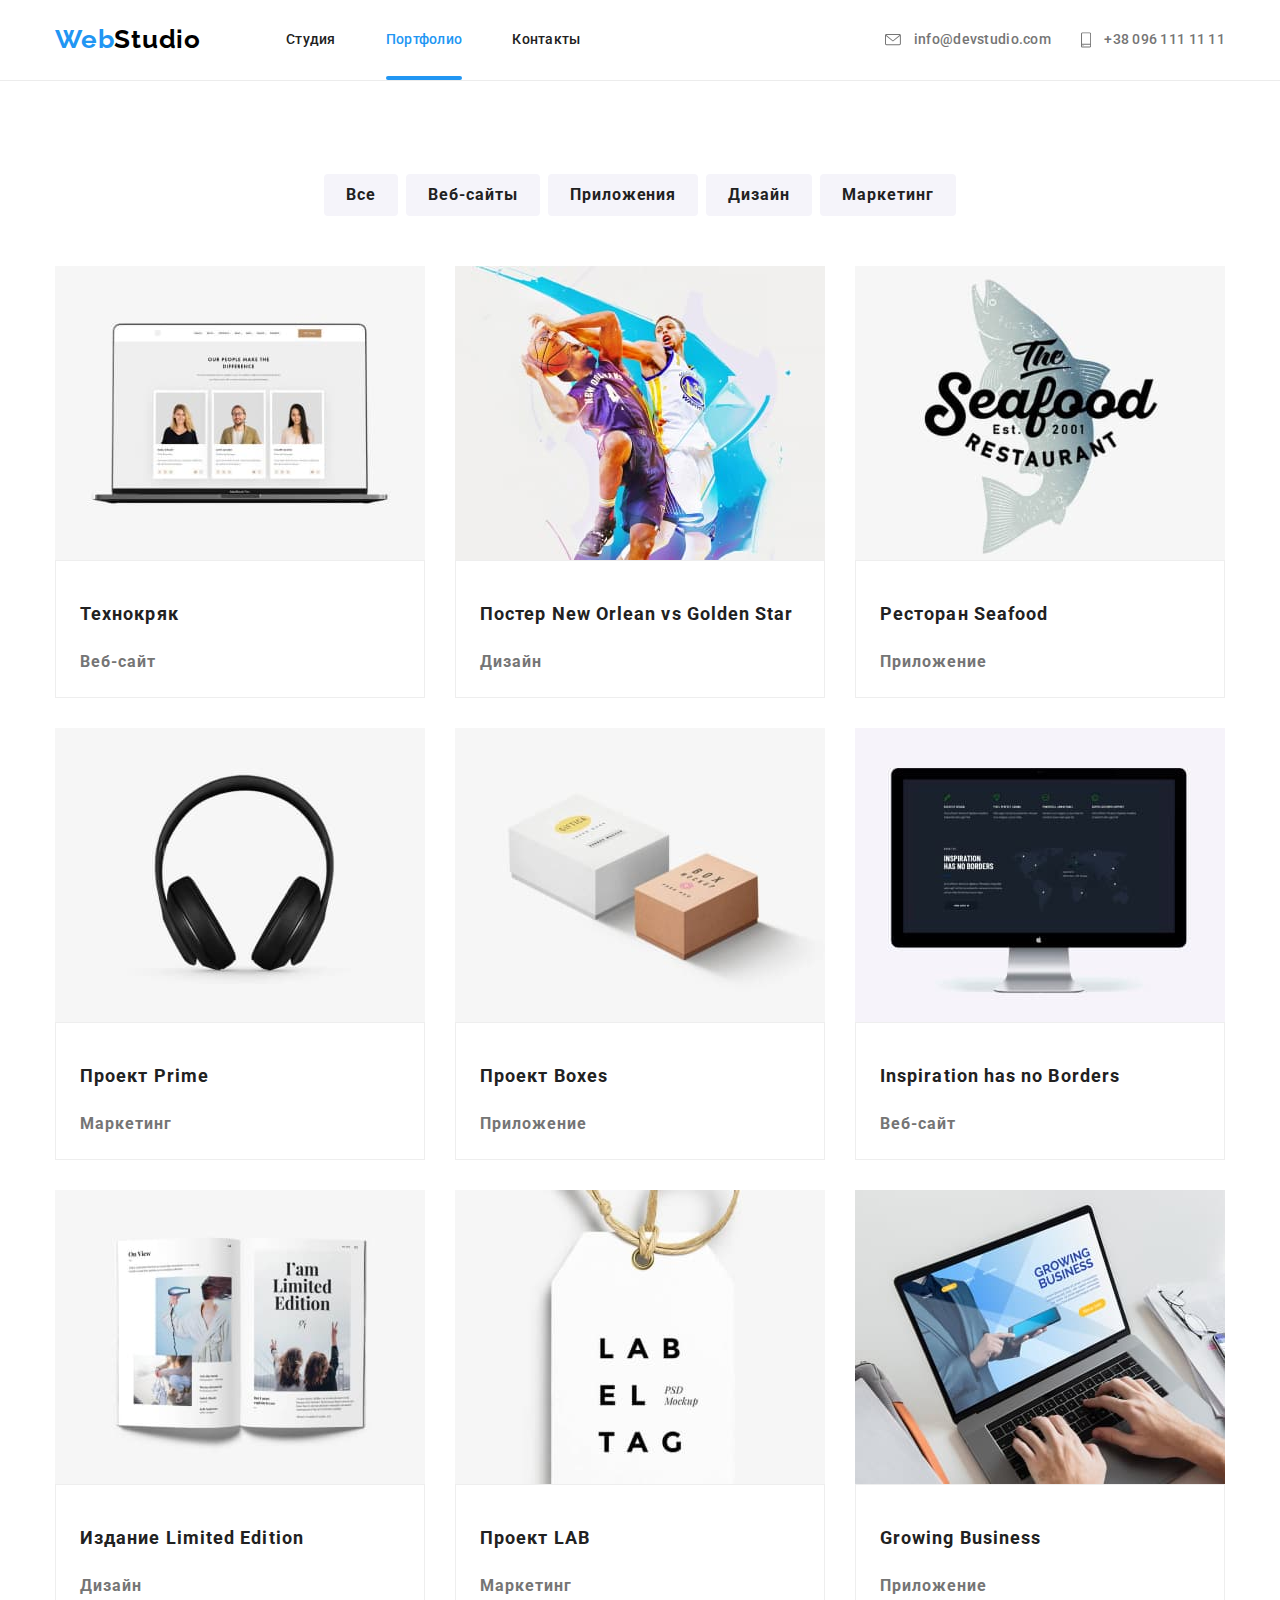
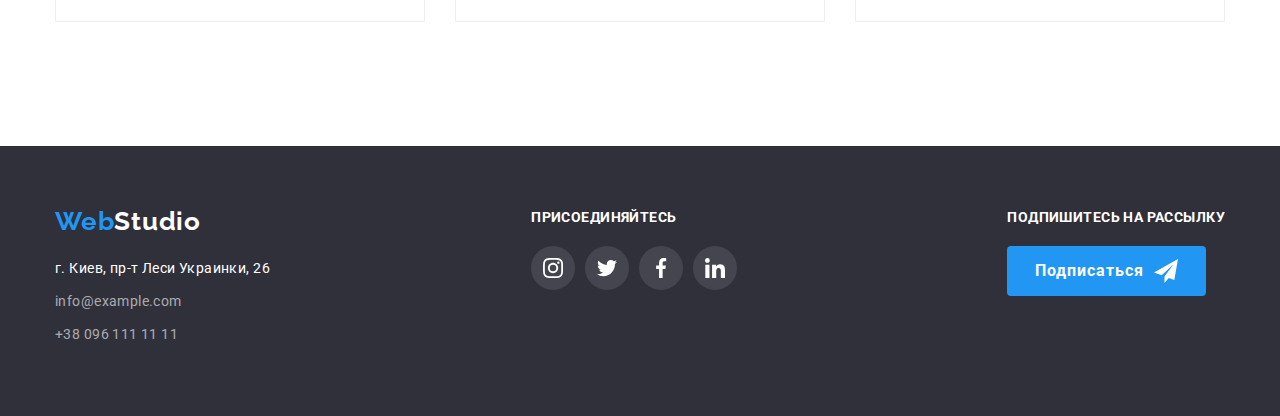
==== commit 969c370c: "fixed bugs" ====
--- a/portfolio.html
+++ b/portfolio.html
@@ -17,43 +17,45 @@
 
   <body>
     <!--hat-->
-    <header class="container header portfolio">
-      <a href="" class="logo link"
-        ><span class="accent-logo">Web</span>Studio</a
-      >
-      <nav>
-        <ul class="site-nav list">
+    <header class="header-portfolio">
+      <div class="container header portfolio">
+        <a href="" class="logo link"
+          ><span class="accent-logo">Web</span>Studio</a
+        >
+        <nav>
+          <ul class="site-nav list">
+            <li class="item">
+              <a href="./index.html" class="link">Студия</a>
+            </li>
+            <li class="item">
+              <a href="./portfolio.html" class="link current">Портфолио</a>
+            </li>
+            <li class="item"><a href="" class="link">Контакты</a></li>
+          </ul>
+        </nav>
+        <ul class="contacts list">
           <li class="item">
-            <a href="./index.html" class="link">Студия</a>
+            <a href="mailto:info@devstudio.com" class="link contact">
+              <svg width="16" height="12" class="icon-contact">
+                <use href="./images/sprite.svg#icon-letter"></use>
+              </svg>
+              info@devstudio.com
+            </a>
           </li>
           <li class="item">
-            <a href="./portfolio.html" class="link current">Портфолио</a>
+            <a href="tel:+38-096-111-11-11" class="link contact">
+              <svg width="10" height="16" class="icon-contact">
+                <use href="./images/sprite.svg#icon-tel"></use>
+              </svg>
+              +38 096 111 11 11
+            </a>
           </li>
-          <li class="item"><a href="" class="link">Контакты</a></li>
         </ul>
-      </nav>
-      <ul class="contacts list">
-        <li class="item">
-          <a href="mailto:info@devstudio.com" class="link contact">
-            <svg width="16" height="12" class="icon-contact">
-              <use href="./images/sprite.svg#icon-letter"></use>
-            </svg>
-            info@devstudio.com
-          </a>
-        </li>
-        <li class="item">
-          <a href="tel:+38-096-111-11-11" class="link contact">
-            <svg width="10" height="16" class="icon-contact">
-              <use href="./images/sprite.svg#icon-tel"></use>
-            </svg>
-            +38 096 111 11 11
-          </a>
-        </li>
-      </ul>
+      </div>
     </header>
     <main>
-      <div class="container">
-        <section class="portfolio">
+      <section class="portfolio">
+        <div class="container">
           <section class="filter-section">
             <h1 class="visually-hidden">Портфолио</h1>
             <!-- filter -->
@@ -293,8 +295,8 @@
               </li>
             </ul>
           </section>
-        </section>
-      </div>
+        </div>
+      </section>
     </main>
     <!--footer-->
     <footer class="footer">
--- a/css/style.css
+++ b/css/style.css
@@ -29,13 +29,6 @@
   padding-right: 15px;
   padding-top: 0px;
   padding-bottom: 0px;
-}
-.container.header.portfolio {
-  padding-left: 15px;
-  padding-right: 15px;
-  padding-top: 0px;
-  padding-bottom: 0px;
-  border-bottom: 1px solid #ececec;
 }
 
 body {
@@ -583,7 +576,7 @@
   min-width: 528px;
   min-height: 581px;
 
-  transform: translate(-50%, -50%) scale(1) rotate(360deg);
+  transform: translate(-50%, -50%) scale(1);
   transition: transform 250ms cubic-bezier(0.4, 0, 0.2, 1);
 }
 .backdrop.is-hidden .modal {
@@ -604,12 +597,17 @@
 }
 
 .icon-close {
-  display: block;
-  margin: auto;
+  display: flex;
+  align-items: center;
+  justify-content: center;
 }
 /* portfolio */
 
-.portfolio {
+.header-portfolio {
+  border-bottom: 1px solid #ececec;
+}
+
+.portfolio .container {
   padding-top: 93px;
   padding-bottom: 94px;
 }
